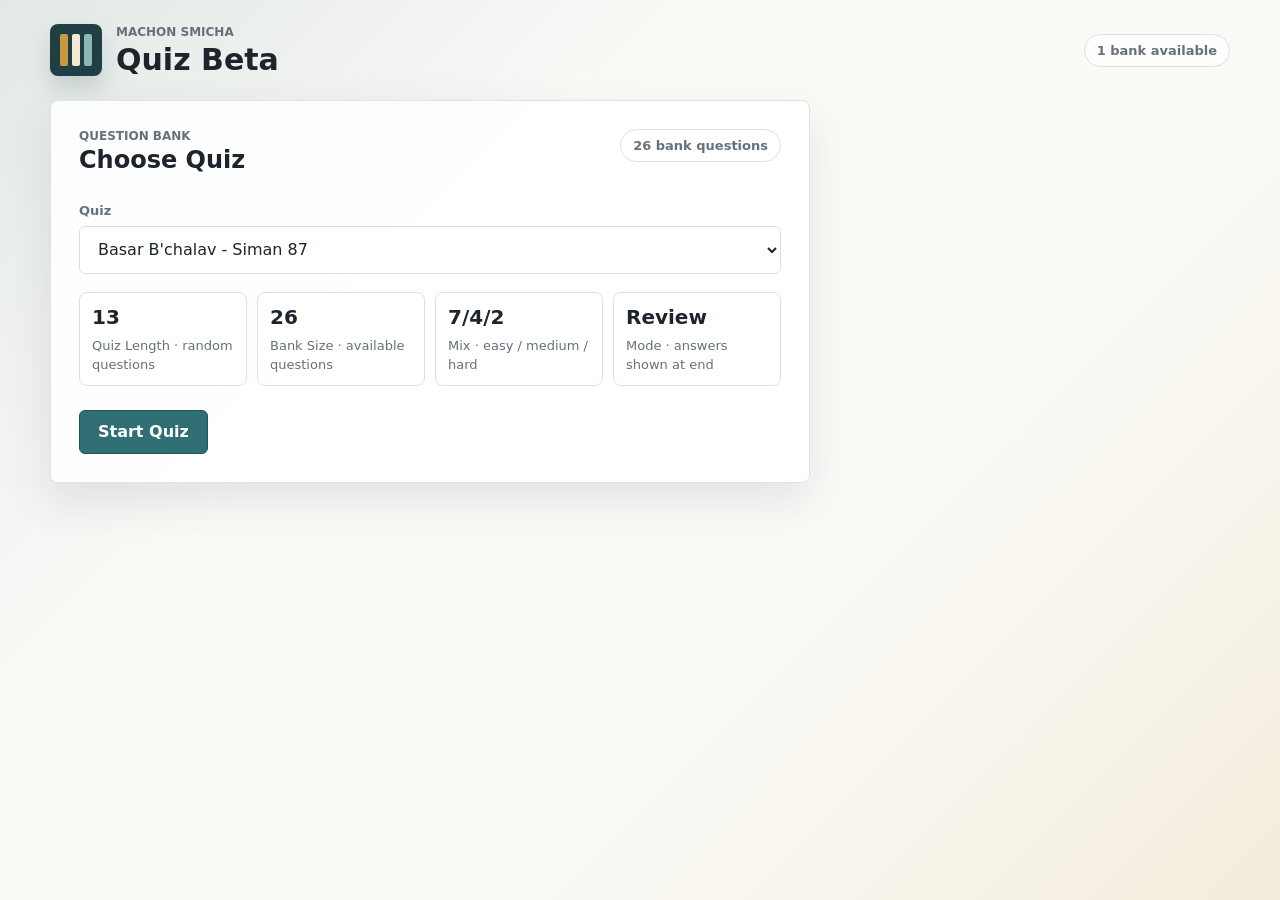
==== index.html @ 14ee3628 "Add files via upload" ====
<!doctype html>
<html lang="en">
  <head>
    <meta charset="utf-8" />
    <meta name="viewport" content="width=device-width, initial-scale=1" />
    <title>Machon Smicha Quiz Beta</title>
    <link rel="stylesheet" href="styles.css" />
  </head>
  <body>
    <div class="app-shell">
      <header class="topbar">
        <div class="brand">
          <div class="brand-mark" aria-hidden="true">
            <span></span>
            <span></span>
            <span></span>
          </div>
          <div>
            <p class="eyebrow">Machon Smicha</p>
            <h1>Quiz Beta</h1>
          </div>
        </div>
        <div class="status-pill" id="bankStatus">Loading banks</div>
      </header>

      <main>
        <section class="panel setup-panel" id="setupPanel">
          <div class="panel-heading">
            <div>
              <p class="eyebrow">Question Bank</p>
              <h2>Choose Quiz</h2>
            </div>
            <div class="metric" id="selectedMetric">0 questions</div>
          </div>

          <label class="field-label" for="quizSelect">Quiz</label>
          <select id="quizSelect"></select>

          <div class="quiz-summary" id="quizSummary"></div>

          <button class="primary-action" id="startButton" type="button">Start Quiz</button>
        </section>

        <section class="panel quiz-panel hidden" id="quizPanel">
          <div class="quiz-topline">
            <div>
              <p class="eyebrow" id="quizCourse">Course</p>
              <h2 id="quizTitle">Quiz</h2>
            </div>
            <div class="progress-box">
              <span id="progressText">1 / 1</span>
              <div class="progress-track"><div id="progressBar"></div></div>
            </div>
          </div>

          <div class="question-card">
            <div class="question-meta">
              <span id="difficultyBadge">Easy</span>
            </div>
            <h3 id="questionText"></h3>
            <div class="options-list" id="optionsList"></div>
          </div>

          <div class="quiz-actions">
            <button class="secondary-action" id="backButton" type="button">Back</button>
            <button class="primary-action" id="nextButton" type="button">Next</button>
          </div>
        </section>

        <section class="results-panel hidden" id="resultsPanel">
          <div class="results-hero">
            <div>
              <p class="eyebrow">Results</p>
              <h2 id="scoreTitle"></h2>
              <p id="scoreSubtext"></p>
            </div>
            <button class="secondary-action" id="newAttemptButton" type="button">New Random Quiz</button>
          </div>

          <div class="review-list" id="reviewList"></div>
        </section>
      </main>
    </div>

    <script src="app.js" type="module"></script>
  </body>
</html>
---- styles.css ----
:root {
  color-scheme: light;
  --ink: #1d242b;
  --muted: #66717c;
  --line: #d9e1e8;
  --paper: #fbfaf7;
  --surface: #ffffff;
  --accent: #2f6f73;
  --accent-dark: #1e5558;
  --gold: #c79a40;
  --green: #2f7d54;
  --red: #a64242;
  --blue-soft: #e8f2f3;
  --gold-soft: #fbf3df;
  --red-soft: #f9e9e6;
  --green-soft: #e7f4ec;
  font-family: Inter, ui-sans-serif, system-ui, -apple-system, BlinkMacSystemFont, "Segoe UI", sans-serif;
}

* {
  box-sizing: border-box;
}

body {
  margin: 0;
  min-height: 100vh;
  background:
    linear-gradient(135deg, rgba(47, 111, 115, 0.12), transparent 34%),
    linear-gradient(315deg, rgba(199, 154, 64, 0.14), transparent 38%),
    var(--paper);
  color: var(--ink);
}

button,
select {
  font: inherit;
}

button {
  cursor: pointer;
}

.app-shell {
  width: min(1180px, calc(100% - 32px));
  margin: 0 auto;
  padding: 24px 0 48px;
}

.topbar {
  display: flex;
  align-items: center;
  justify-content: space-between;
  gap: 20px;
  margin-bottom: 24px;
}

.brand {
  display: flex;
  align-items: center;
  gap: 14px;
}

.brand-mark {
  width: 52px;
  height: 52px;
  border-radius: 8px;
  background: #1f3f44;
  display: grid;
  grid-template-columns: repeat(3, 1fr);
  gap: 4px;
  padding: 10px;
  box-shadow: 0 12px 24px rgba(31, 63, 68, 0.18);
}

.brand-mark span {
  display: block;
  border-radius: 2px;
  background: var(--gold);
}

.brand-mark span:nth-child(2) {
  background: #f4ead1;
}

.brand-mark span:nth-child(3) {
  background: #89b9b1;
}

.eyebrow {
  margin: 0 0 4px;
  color: var(--muted);
  font-size: 12px;
  font-weight: 700;
  letter-spacing: 0;
  text-transform: uppercase;
}

h1,
h2,
h3,
p {
  margin-top: 0;
}

h1 {
  margin-bottom: 0;
  font-size: 30px;
  line-height: 1.1;
}

h2 {
  margin-bottom: 0;
  font-size: 24px;
  line-height: 1.15;
}

h3 {
  font-size: 24px;
  line-height: 1.3;
}

.status-pill,
.metric,
.question-meta span {
  border: 1px solid var(--line);
  background: rgba(255, 255, 255, 0.76);
  border-radius: 999px;
  padding: 8px 12px;
  color: var(--muted);
  font-size: 13px;
  font-weight: 700;
}

main {
  display: grid;
  gap: 18px;
}

.panel,
.results-panel {
  background: rgba(255, 255, 255, 0.88);
  border: 1px solid rgba(217, 225, 232, 0.9);
  border-radius: 8px;
  box-shadow: 0 18px 45px rgba(55, 69, 79, 0.12);
}

.setup-panel {
  padding: 28px;
  max-width: 760px;
}

.panel-heading,
.quiz-topline,
.results-hero {
  display: flex;
  justify-content: space-between;
  gap: 24px;
  align-items: flex-start;
}

.field-label {
  display: block;
  margin: 28px 0 8px;
  color: var(--muted);
  font-weight: 700;
  font-size: 13px;
}

select {
  width: 100%;
  min-height: 48px;
  border: 1px solid var(--line);
  border-radius: 6px;
  background: var(--surface);
  color: var(--ink);
  padding: 0 14px;
}

.quiz-summary {
  display: grid;
  grid-template-columns: repeat(4, minmax(0, 1fr));
  gap: 10px;
  margin: 18px 0 24px;
}

.summary-tile {
  min-height: 76px;
  border: 1px solid var(--line);
  border-radius: 8px;
  padding: 12px;
  background: #fff;
}

.summary-tile strong {
  display: block;
  margin-bottom: 6px;
  font-size: 20px;
}

.summary-tile span {
  color: var(--muted);
  font-size: 13px;
}

.primary-action,
.secondary-action {
  min-height: 44px;
  border-radius: 6px;
  padding: 0 18px;
  font-weight: 800;
}

.primary-action {
  border: 1px solid var(--accent-dark);
  background: var(--accent);
  color: white;
}

.primary-action:disabled {
  opacity: 0.48;
  cursor: not-allowed;
}

.secondary-action {
  border: 1px solid var(--line);
  background: white;
  color: var(--ink);
}

.quiz-panel {
  padding: 24px;
}

.progress-box {
  min-width: 220px;
  text-align: right;
  color: var(--muted);
  font-weight: 800;
}

.progress-track {
  height: 8px;
  width: 100%;
  background: #e8edf1;
  border-radius: 999px;
  margin-top: 10px;
  overflow: hidden;
}

#progressBar {
  height: 100%;
  width: 0%;
  background: var(--accent);
}

.question-card {
  margin-top: 22px;
  padding: 24px;
  background: #fff;
  border: 1px solid var(--line);
  border-radius: 8px;
}

.question-meta {
  display: flex;
  gap: 8px;
  flex-wrap: wrap;
  margin-bottom: 14px;
}

.options-list {
  display: grid;
  gap: 10px;
}

.option-card {
  display: grid;
  grid-template-columns: 38px 1fr;
  gap: 12px;
  align-items: start;
  min-height: 62px;
  border: 1px solid var(--line);
  border-radius: 8px;
  padding: 12px;
  background: #fff;
}

.option-card input {
  margin: 11px auto 0;
  width: 18px;
  height: 18px;
  accent-color: var(--accent);
}

.option-card:has(input:checked) {
  border-color: var(--accent);
  background: var(--blue-soft);
}

.option-letter {
  font-weight: 900;
  color: var(--accent-dark);
}

.quiz-actions {
  display: flex;
  justify-content: space-between;
  gap: 12px;
  margin-top: 18px;
}

.results-panel {
  padding: 24px;
}

.results-hero {
  margin-bottom: 18px;
}

#scoreTitle {
  font-size: 34px;
}

#scoreSubtext {
  margin-bottom: 0;
  color: var(--muted);
  font-weight: 700;
}

.review-list {
  display: grid;
  gap: 12px;
}

.review-card {
  border: 1px solid var(--line);
  border-radius: 8px;
  background: #fff;
  overflow: hidden;
}

.review-card.correct {
  border-color: rgba(47, 125, 84, 0.36);
}

.review-card.incorrect {
  border-color: rgba(166, 66, 66, 0.34);
}

.review-card.skipped {
  border-color: rgba(199, 154, 64, 0.4);
}

.review-header {
  display: grid;
  grid-template-columns: minmax(0, 1fr) auto;
  gap: 16px;
  padding: 16px;
  border-bottom: 1px solid var(--line);
}

.review-header h3 {
  margin-bottom: 8px;
  font-size: 18px;
}

.result-badge {
  align-self: start;
  border-radius: 999px;
  padding: 7px 10px;
  font-weight: 900;
  font-size: 13px;
}

.result-badge.correct {
  color: var(--green);
  background: var(--green-soft);
}

.result-badge.incorrect {
  color: var(--red);
  background: var(--red-soft);
}

.result-badge.skipped {
  color: #8a641f;
  background: var(--gold-soft);
}

.source-line {
  color: var(--muted);
  font-size: 13px;
  font-weight: 700;
}

.review-body {
  display: grid;
  gap: 12px;
  padding: 16px;
}

.answer-grid {
  display: grid;
  grid-template-columns: repeat(2, minmax(0, 1fr));
  gap: 10px;
}

.answer-pill {
  border-radius: 8px;
  border: 1px solid var(--line);
  padding: 12px;
  background: #fff;
  display: grid;
  gap: 10px;
}

.answer-pill.is-correct {
  background: var(--green-soft);
  border-color: rgba(47, 125, 84, 0.34);
}

.answer-pill.is-selected:not(.is-correct) {
  background: var(--red-soft);
  border-color: rgba(166, 66, 66, 0.32);
}

.answer-pill strong {
  display: block;
  margin-bottom: 0;
}

.answer-text {
  line-height: 1.45;
}

.answer-explanation {
  border-radius: 8px;
  padding: 12px;
  background: var(--gold-soft);
  border: 1px solid rgba(199, 154, 64, 0.28);
}

.answer-explanation h4 {
  margin: 0 0 8px;
  font-size: 15px;
}

.answer-explanation p {
  margin: 0;
  color: #34414a;
  line-height: 1.5;
}

.hidden {
  display: none;
}

@media (max-width: 760px) {
  .app-shell {
    width: min(100% - 20px, 1180px);
    padding-top: 14px;
  }

  .topbar,
  .panel-heading,
  .quiz-topline,
  .results-hero,
  .review-header {
    display: grid;
  }

  .quiz-summary,
  .answer-grid {
    grid-template-columns: 1fr;
  }

  .progress-box {
    text-align: left;
    min-width: 0;
  }

  .setup-panel,
  .quiz-panel,
  .results-panel,
  .question-card {
    padding: 16px;
  }
}
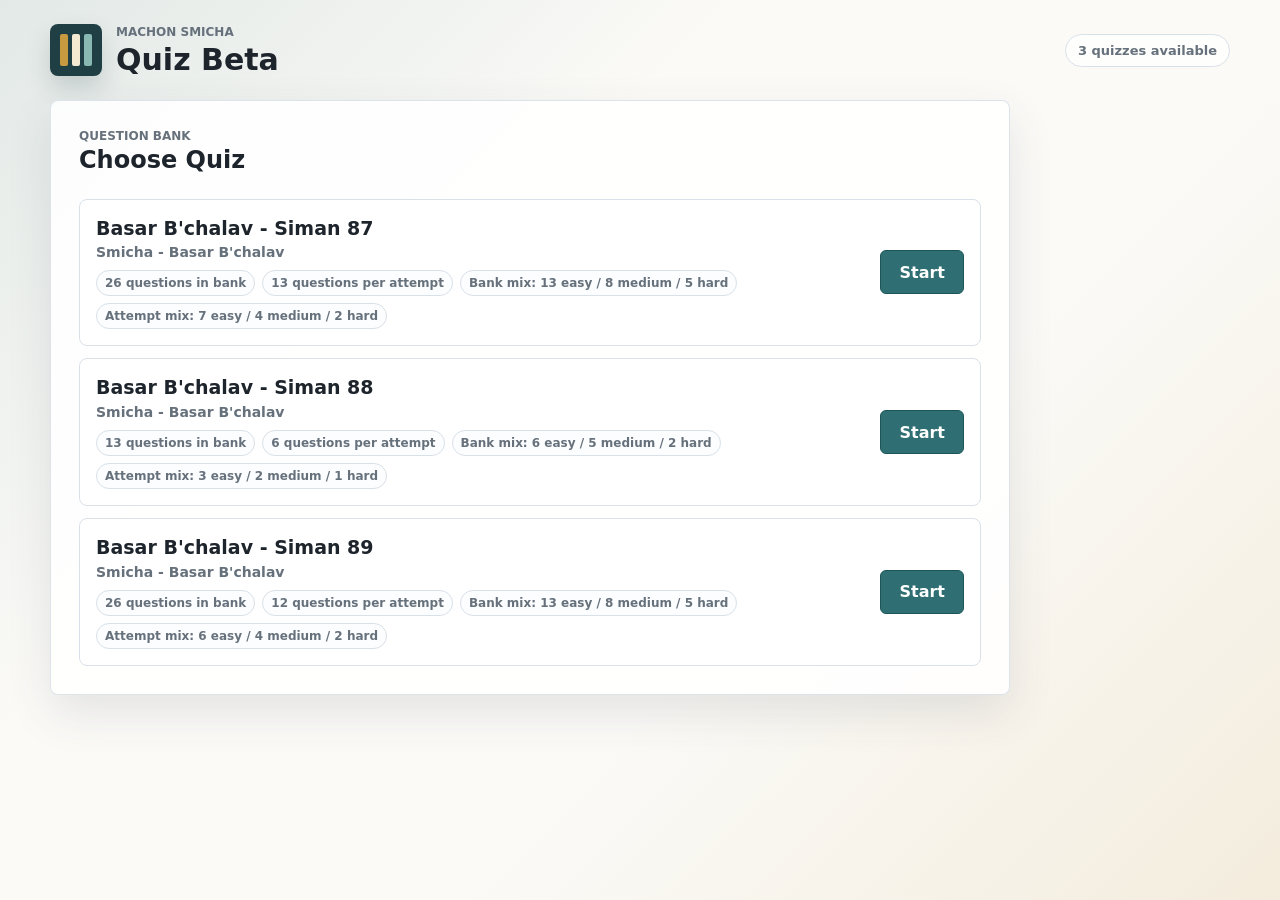
==== commit 9ececdd6: "Add files via upload" ====
--- a/index.html
+++ b/index.html
@@ -30,15 +30,9 @@
               <p class="eyebrow">Question Bank</p>
               <h2>Choose Quiz</h2>
             </div>
-            <div class="metric" id="selectedMetric">0 questions</div>
           </div>
 
-          <label class="field-label" for="quizSelect">Quiz</label>
-          <select id="quizSelect"></select>
-
-          <div class="quiz-summary" id="quizSummary"></div>
-
-          <button class="primary-action" id="startButton" type="button">Start Quiz</button>
+          <div class="quiz-list" id="quizList"></div>
         </section>
 
         <section class="panel quiz-panel hidden" id="quizPanel">
--- a/styles.css
+++ b/styles.css
@@ -146,7 +146,7 @@
 
 .setup-panel {
   padding: 28px;
-  max-width: 760px;
+  max-width: 960px;
 }
 
 .panel-heading,
@@ -166,16 +166,6 @@
   font-size: 13px;
 }
 
-select {
-  width: 100%;
-  min-height: 48px;
-  border: 1px solid var(--line);
-  border-radius: 6px;
-  background: var(--surface);
-  color: var(--ink);
-  padding: 0 14px;
-}
-
 .quiz-summary {
   display: grid;
   grid-template-columns: repeat(4, minmax(0, 1fr));
@@ -200,6 +190,51 @@
 .summary-tile span {
   color: var(--muted);
   font-size: 13px;
+}
+
+.quiz-list {
+  display: grid;
+  gap: 12px;
+  margin-top: 24px;
+}
+
+.quiz-choice {
+  display: grid;
+  grid-template-columns: minmax(0, 1fr) auto;
+  gap: 18px;
+  align-items: center;
+  border: 1px solid var(--line);
+  border-radius: 8px;
+  padding: 16px;
+  background: #fff;
+}
+
+.quiz-choice h3 {
+  margin-bottom: 4px;
+  font-size: 19px;
+}
+
+.quiz-choice p {
+  margin-bottom: 10px;
+  color: var(--muted);
+  font-size: 14px;
+  font-weight: 700;
+}
+
+.quiz-details {
+  display: flex;
+  flex-wrap: wrap;
+  gap: 7px;
+  color: var(--muted);
+  font-size: 12px;
+  font-weight: 700;
+}
+
+.quiz-details span {
+  border: 1px solid var(--line);
+  border-radius: 999px;
+  padding: 5px 8px;
+  background: #fbfdfe;
 }
 
 .primary-action,
@@ -297,9 +332,96 @@
   background: var(--blue-soft);
 }
 
+.option-card.is-revealed {
+  grid-template-columns: 38px 1fr;
+}
+
+.option-card.is-correct {
+  border-color: rgba(47, 125, 84, 0.42);
+  background: var(--green-soft);
+}
+
+.option-card.is-incorrect {
+  border-color: rgba(166, 66, 66, 0.42);
+  background: var(--red-soft);
+}
+
 .option-letter {
   font-weight: 900;
   color: var(--accent-dark);
+}
+
+.option-heading {
+  display: flex;
+  align-items: center;
+  gap: 8px;
+  margin-bottom: 4px;
+}
+
+.answer-tag {
+  display: inline-flex;
+  align-items: center;
+  min-height: 22px;
+  border-radius: 999px;
+  padding: 0 8px;
+  font-size: 12px;
+  font-weight: 900;
+}
+
+.correct-tag {
+  color: var(--green);
+  background: rgba(255, 255, 255, 0.74);
+}
+
+.selected-tag {
+  color: var(--red);
+  background: rgba(255, 255, 255, 0.74);
+}
+
+.inline-explanation {
+  display: block;
+  margin-top: 10px;
+  border: 1px solid rgba(199, 154, 64, 0.28);
+  border-radius: 8px;
+  padding: 10px;
+  background: rgba(251, 243, 223, 0.82);
+  color: #34414a;
+  line-height: 1.5;
+}
+
+.inline-explanation strong {
+  display: block;
+  margin-bottom: 4px;
+  color: var(--ink);
+}
+
+.question-feedback {
+  border-radius: 8px;
+  padding: 13px 14px;
+  border: 1px solid var(--line);
+  display: grid;
+  gap: 4px;
+  font-weight: 800;
+}
+
+.question-feedback span {
+  color: var(--muted);
+  font-size: 13px;
+}
+
+.question-feedback.correct {
+  border-color: rgba(47, 125, 84, 0.36);
+  background: var(--green-soft);
+}
+
+.question-feedback.incorrect {
+  border-color: rgba(166, 66, 66, 0.34);
+  background: var(--red-soft);
+}
+
+.question-feedback.skipped {
+  border-color: rgba(199, 154, 64, 0.4);
+  background: var(--gold-soft);
 }
 
 .quiz-actions {
@@ -430,6 +552,7 @@
 }
 
 .answer-text {
+  display: block;
   line-height: 1.45;
 }
 
@@ -470,7 +593,8 @@
   }
 
   .quiz-summary,
-  .answer-grid {
+  .answer-grid,
+  .quiz-choice {
     grid-template-columns: 1fr;
   }
 
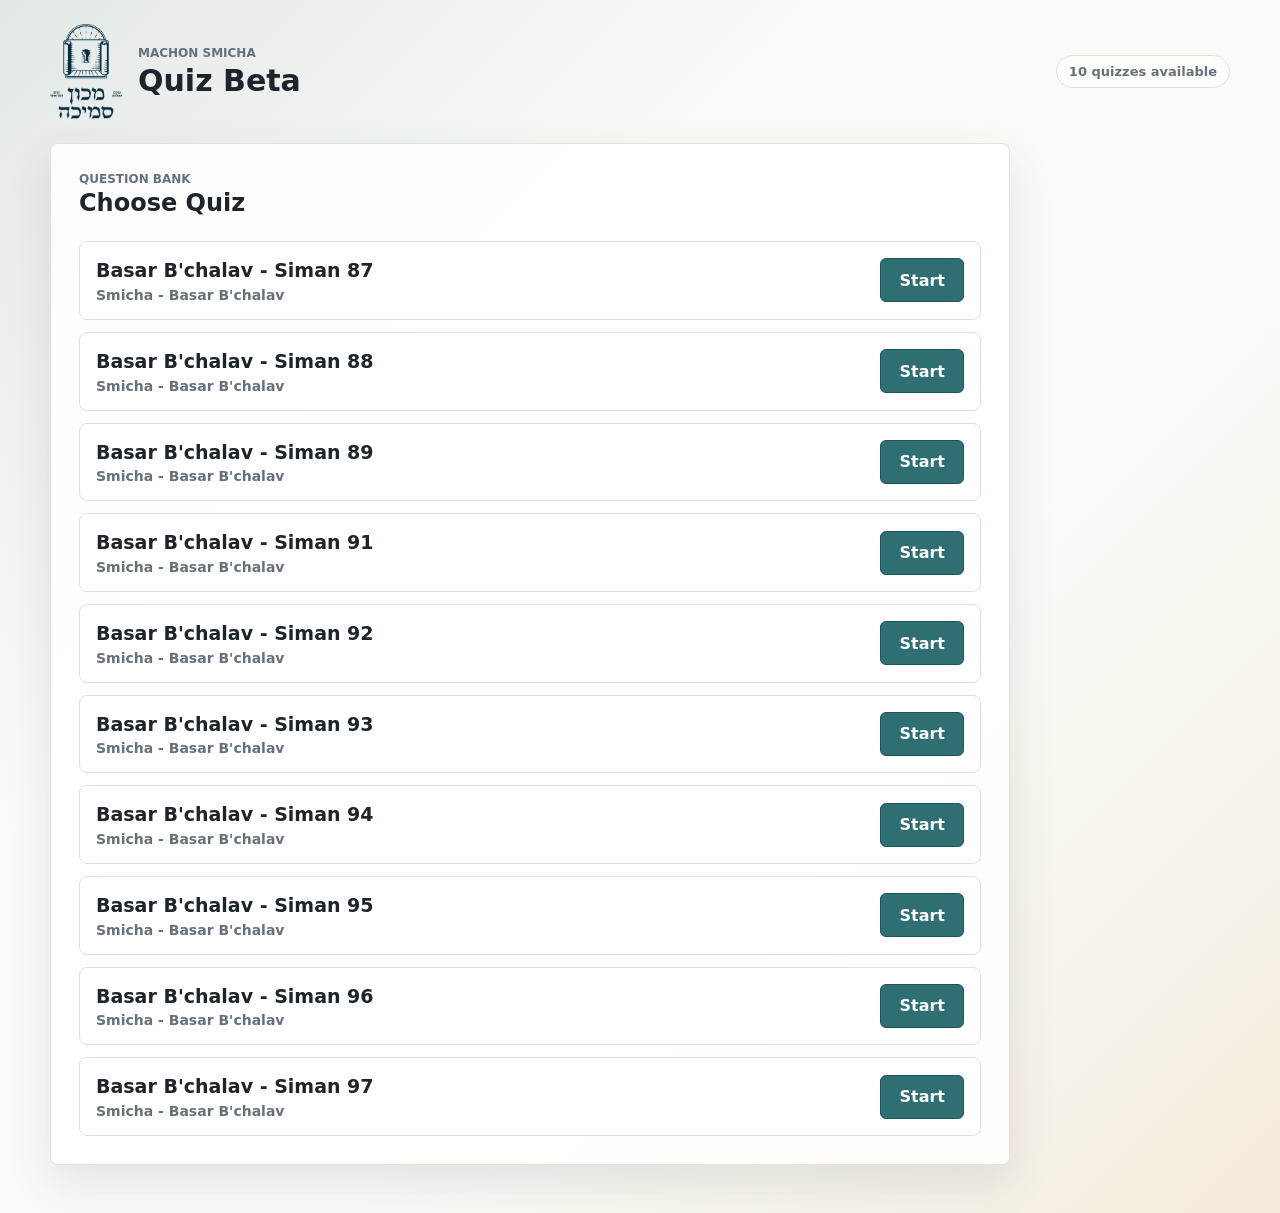
==== commit 53fc398b: "Add files via upload" ====
--- a/index.html
+++ b/index.html
@@ -10,17 +10,18 @@
     <div class="app-shell">
       <header class="topbar">
         <div class="brand">
-          <div class="brand-mark" aria-hidden="true">
-            <span></span>
-            <span></span>
-            <span></span>
+          <div class="brand-mark">
+            <img src="assets/machon-smicha-logo.png" alt="Machon Smicha" />
           </div>
           <div>
             <p class="eyebrow">Machon Smicha</p>
             <h1>Quiz Beta</h1>
           </div>
         </div>
-        <div class="status-pill" id="bankStatus">Loading banks</div>
+        <div class="topbar-actions">
+          <button class="secondary-action home-action hidden" id="homeButton" type="button">Home</button>
+          <div class="status-pill" id="bankStatus">Loading quizzes</div>
+        </div>
       </header>
 
       <main>
@@ -68,7 +69,7 @@
               <h2 id="scoreTitle"></h2>
               <p id="scoreSubtext"></p>
             </div>
-            <button class="secondary-action" id="newAttemptButton" type="button">New Random Quiz</button>
+            <button class="secondary-action" id="newAttemptButton" type="button">Retake Quiz</button>
           </div>
 
           <div class="review-list" id="reviewList"></div>
--- a/styles.css
+++ b/styles.css
@@ -57,33 +57,21 @@
 .brand {
   display: flex;
   align-items: center;
-  gap: 14px;
+  gap: 16px;
 }
 
 .brand-mark {
-  width: 52px;
-  height: 52px;
-  border-radius: 8px;
-  background: #1f3f44;
-  display: grid;
-  grid-template-columns: repeat(3, 1fr);
-  gap: 4px;
-  padding: 10px;
-  box-shadow: 0 12px 24px rgba(31, 63, 68, 0.18);
-}
-
-.brand-mark span {
+  width: 72px;
+  min-width: 72px;
+  display: flex;
+  align-items: center;
+  justify-content: center;
+}
+
+.brand-mark img {
   display: block;
-  border-radius: 2px;
-  background: var(--gold);
-}
-
-.brand-mark span:nth-child(2) {
-  background: #f4ead1;
-}
-
-.brand-mark span:nth-child(3) {
-  background: #89b9b1;
+  width: 72px;
+  height: auto;
 }
 
 .eyebrow {
@@ -131,6 +119,17 @@
   font-weight: 700;
 }
 
+.topbar-actions {
+  display: flex;
+  align-items: center;
+  gap: 10px;
+}
+
+.home-action {
+  min-height: 38px;
+  padding: 0 14px;
+}
+
 main {
   display: grid;
   gap: 18px;
@@ -215,7 +214,7 @@
 }
 
 .quiz-choice p {
-  margin-bottom: 10px;
+  margin-bottom: 0;
   color: var(--muted);
   font-size: 14px;
   font-weight: 700;
@@ -592,6 +591,10 @@
     display: grid;
   }
 
+  .topbar-actions {
+    justify-content: start;
+  }
+
   .quiz-summary,
   .answer-grid,
   .quiz-choice {
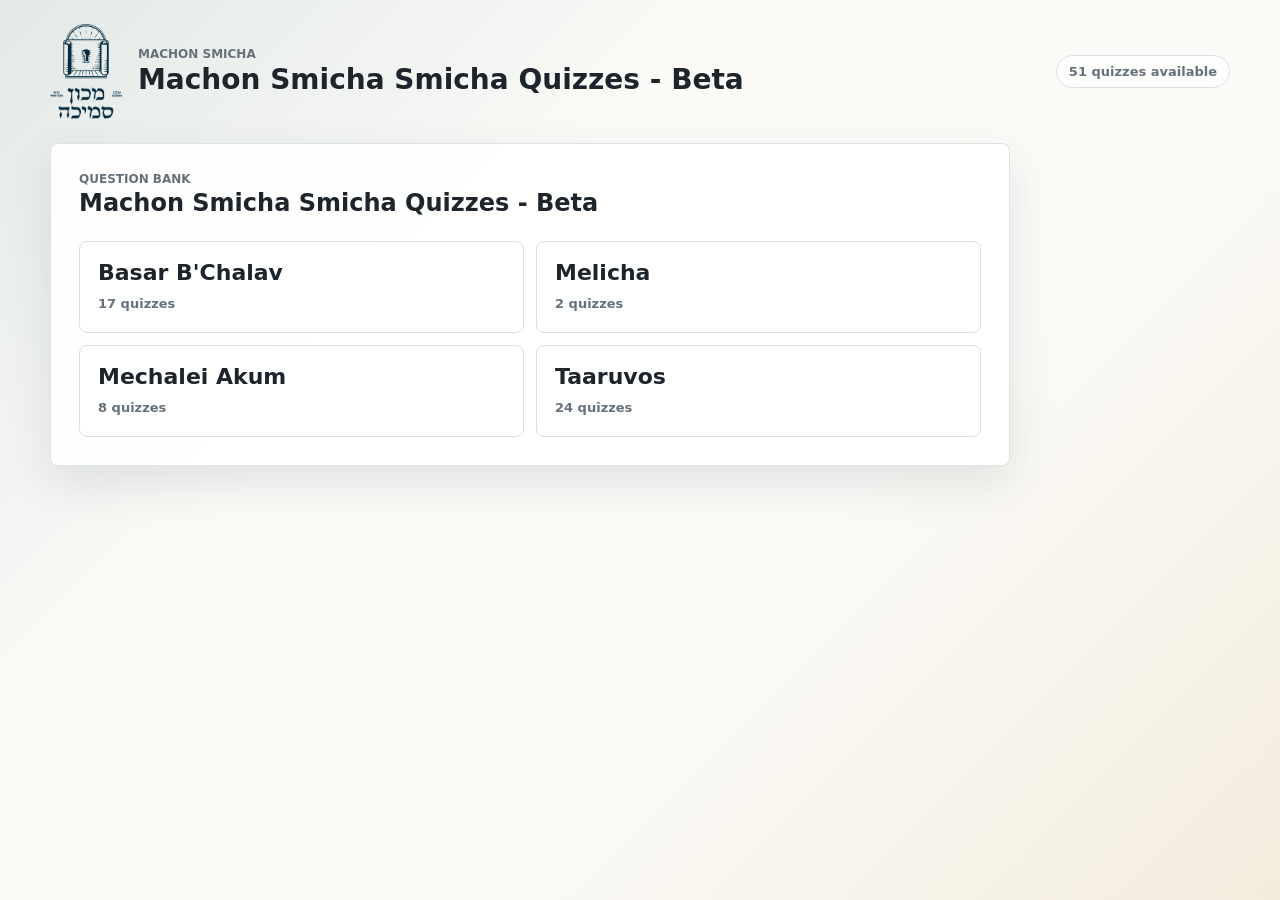
==== commit f3e70dbd: "Update quiz beta app catalog and flow" ====
--- a/index.html
+++ b/index.html
@@ -15,7 +15,7 @@
           </div>
           <div>
             <p class="eyebrow">Machon Smicha</p>
-            <h1>Quiz Beta</h1>
+            <h1>Machon Smicha Smicha Quizzes - Beta</h1>
           </div>
         </div>
         <div class="topbar-actions">
@@ -29,11 +29,42 @@
           <div class="panel-heading">
             <div>
               <p class="eyebrow">Question Bank</p>
-              <h2>Choose Quiz</h2>
+              <h2>Machon Smicha Smicha Quizzes - Beta</h2>
             </div>
           </div>
 
-          <div class="quiz-list" id="quizList"></div>
+          <div class="course-list" id="courseList"></div>
+
+          <section class="course-quiz-panel hidden" id="courseQuizPanel">
+            <div class="course-panel-top">
+              <div>
+                <p class="eyebrow">Choose Quiz</p>
+                <h3 id="selectedCourseTitle">Course</h3>
+                <p id="selectedCourseMeta"></p>
+              </div>
+              <button class="secondary-action" id="backToCoursesButton" type="button">Back to Courses</button>
+            </div>
+
+            <fieldset class="review-mode">
+              <legend>Answer Review</legend>
+              <label class="mode-choice">
+                <input type="radio" name="reviewMode" value="immediate" checked />
+                <span>
+                  <strong>After each question</strong>
+                  <small>Check each answer before moving on.</small>
+                </span>
+              </label>
+              <label class="mode-choice">
+                <input type="radio" name="reviewMode" value="end" />
+                <span>
+                  <strong>At the end</strong>
+                  <small>Finish the quiz first, then review everything.</small>
+                </span>
+              </label>
+            </fieldset>
+
+            <div class="quiz-list" id="quizList"></div>
+          </section>
         </section>
 
         <section class="panel quiz-panel hidden" id="quizPanel">
@@ -57,7 +88,7 @@
           </div>
 
           <div class="quiz-actions">
-            <button class="secondary-action" id="backButton" type="button">Back</button>
+            <button class="secondary-action" id="backButton" type="button">Previous Question</button>
             <button class="primary-action" id="nextButton" type="button">Next</button>
           </div>
         </section>
--- a/styles.css
+++ b/styles.css
@@ -92,7 +92,7 @@
 
 h1 {
   margin-bottom: 0;
-  font-size: 30px;
+  font-size: 28px;
   line-height: 1.1;
 }
 
@@ -195,6 +195,122 @@
   display: grid;
   gap: 12px;
   margin-top: 24px;
+}
+
+.course-list {
+  display: grid;
+  grid-template-columns: repeat(2, minmax(0, 1fr));
+  gap: 12px;
+  margin-top: 24px;
+}
+
+.course-card {
+  display: grid;
+  gap: 6px;
+  min-height: 92px;
+  border: 1px solid var(--line);
+  border-radius: 8px;
+  padding: 18px;
+  background: #fff;
+  color: var(--ink);
+  text-align: left;
+}
+
+.course-card span {
+  font-size: 22px;
+  font-weight: 900;
+  line-height: 1.2;
+}
+
+.course-card small {
+  color: var(--muted);
+  font-size: 13px;
+  font-weight: 800;
+}
+
+.course-card:hover,
+.course-card.is-active {
+  border-color: var(--accent);
+  background: var(--blue-soft);
+}
+
+.course-quiz-panel {
+  margin-top: 18px;
+  border-top: 1px solid var(--line);
+  padding-top: 22px;
+}
+
+.course-panel-top {
+  display: flex;
+  justify-content: space-between;
+  gap: 18px;
+  align-items: flex-start;
+}
+
+#selectedCourseTitle {
+  margin-bottom: 4px;
+}
+
+#selectedCourseMeta {
+  margin-bottom: 0;
+  color: var(--muted);
+  font-size: 14px;
+  font-weight: 800;
+}
+
+.review-mode {
+  display: grid;
+  grid-template-columns: repeat(2, minmax(0, 1fr));
+  gap: 10px;
+  border: 0;
+  margin: 20px 0 0;
+  padding: 0;
+}
+
+.review-mode legend {
+  grid-column: 1 / -1;
+  margin-bottom: 8px;
+  color: var(--muted);
+  font-size: 13px;
+  font-weight: 900;
+}
+
+.mode-choice {
+  display: grid;
+  grid-template-columns: 28px 1fr;
+  gap: 10px;
+  align-items: start;
+  min-height: 72px;
+  border: 1px solid var(--line);
+  border-radius: 8px;
+  padding: 13px;
+  background: #fff;
+}
+
+.mode-choice:has(input:checked) {
+  border-color: var(--accent);
+  background: var(--blue-soft);
+}
+
+.mode-choice input {
+  width: 18px;
+  height: 18px;
+  margin: 3px 0 0;
+  accent-color: var(--accent);
+}
+
+.mode-choice strong,
+.mode-choice small {
+  display: block;
+}
+
+.mode-choice strong {
+  margin-bottom: 3px;
+}
+
+.mode-choice small {
+  color: var(--muted);
+  line-height: 1.35;
 }
 
 .quiz-choice {
@@ -251,6 +367,11 @@
 }
 
 .primary-action:disabled {
+  opacity: 0.48;
+  cursor: not-allowed;
+}
+
+.secondary-action:disabled {
   opacity: 0.48;
   cursor: not-allowed;
 }
@@ -597,8 +718,14 @@
 
   .quiz-summary,
   .answer-grid,
-  .quiz-choice {
+  .quiz-choice,
+  .course-list,
+  .review-mode {
     grid-template-columns: 1fr;
+  }
+
+  .course-panel-top {
+    display: grid;
   }
 
   .progress-box {
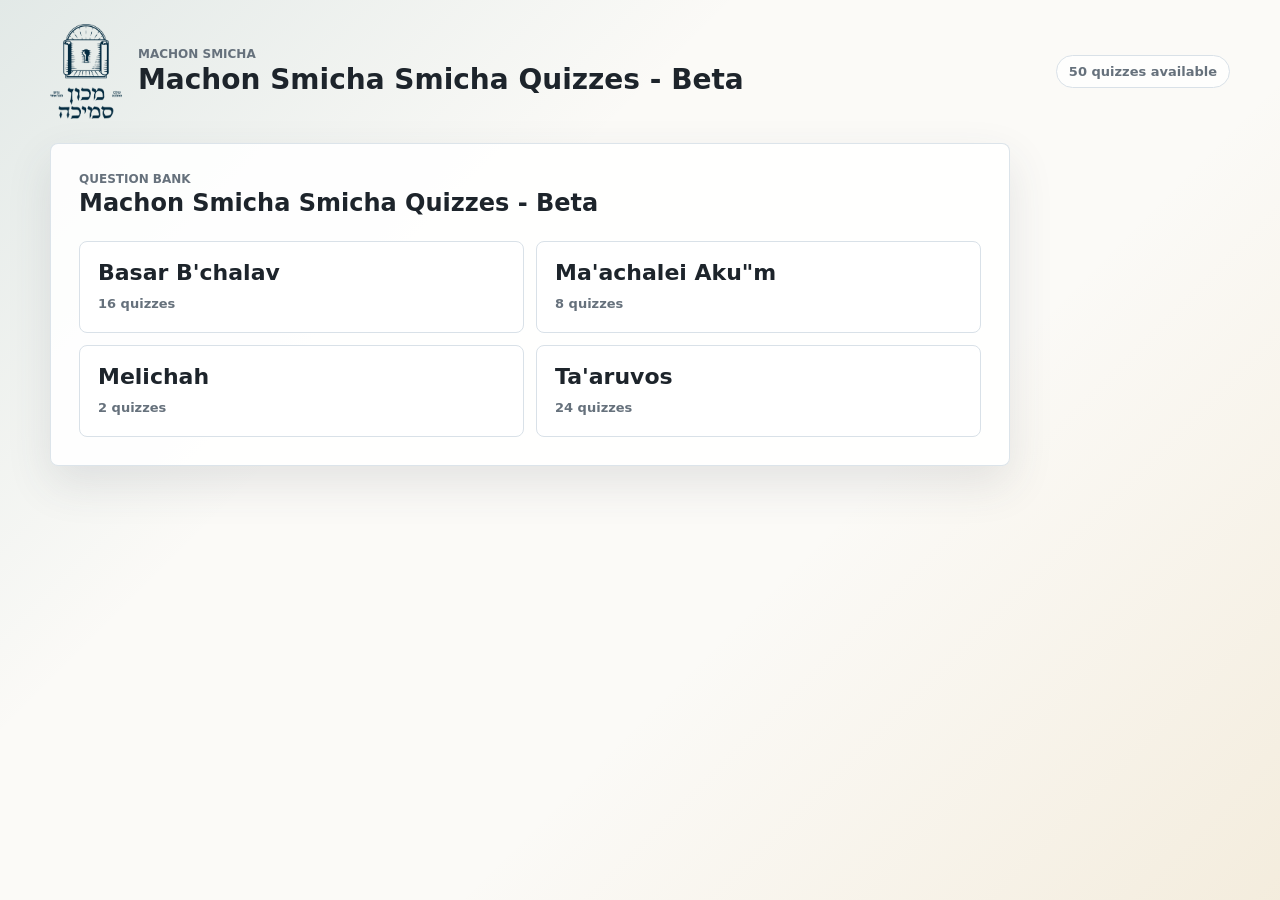
==== commit 21e91c1c: "Fix quiz selection flow and course names" ====
--- a/index.html
+++ b/index.html
@@ -45,25 +45,34 @@
               <button class="secondary-action" id="backToCoursesButton" type="button">Back to Courses</button>
             </div>
 
-            <fieldset class="review-mode">
-              <legend>Answer Review</legend>
-              <label class="mode-choice">
-                <input type="radio" name="reviewMode" value="immediate" checked />
-                <span>
-                  <strong>After each question</strong>
-                  <small>Check each answer before moving on.</small>
-                </span>
-              </label>
-              <label class="mode-choice">
-                <input type="radio" name="reviewMode" value="end" />
-                <span>
-                  <strong>At the end</strong>
-                  <small>Finish the quiz first, then review everything.</small>
-                </span>
-              </label>
-            </fieldset>
+            <div class="quiz-list" id="quizList"></div>
 
-            <div class="quiz-list" id="quizList"></div>
+            <section class="start-panel hidden" id="startPanel">
+              <div>
+                <p class="eyebrow">Ready to Start</p>
+                <h3 id="chosenQuizTitle">Quiz</h3>
+              </div>
+
+              <fieldset class="review-mode">
+                <legend>Answer Review</legend>
+                <label class="mode-choice">
+                  <input type="radio" name="reviewMode" value="immediate" checked />
+                  <span>
+                    <strong>After each question</strong>
+                    <small>Check each answer before moving on.</small>
+                  </span>
+                </label>
+                <label class="mode-choice">
+                  <input type="radio" name="reviewMode" value="end" />
+                  <span>
+                    <strong>At the end</strong>
+                    <small>Finish the quiz first, then review everything.</small>
+                  </span>
+                </label>
+              </fieldset>
+
+              <button class="primary-action" id="startSelectedQuizButton" type="button">Start Quiz</button>
+            </section>
           </section>
         </section>
 
--- a/styles.css
+++ b/styles.css
@@ -313,6 +313,29 @@
   line-height: 1.35;
 }
 
+.start-panel {
+  display: grid;
+  gap: 16px;
+  margin-top: 18px;
+  border: 1px solid var(--line);
+  border-radius: 8px;
+  padding: 16px;
+  background: #fff;
+}
+
+.start-panel h3 {
+  margin-bottom: 0;
+  font-size: 20px;
+}
+
+.start-panel .review-mode {
+  margin-top: 0;
+}
+
+.start-panel .primary-action {
+  justify-self: start;
+}
+
 .quiz-choice {
   display: grid;
   grid-template-columns: minmax(0, 1fr) auto;
@@ -322,6 +345,11 @@
   border-radius: 8px;
   padding: 16px;
   background: #fff;
+}
+
+.quiz-choice.is-selected {
+  border-color: var(--accent);
+  background: var(--blue-soft);
 }
 
 .quiz-choice h3 {
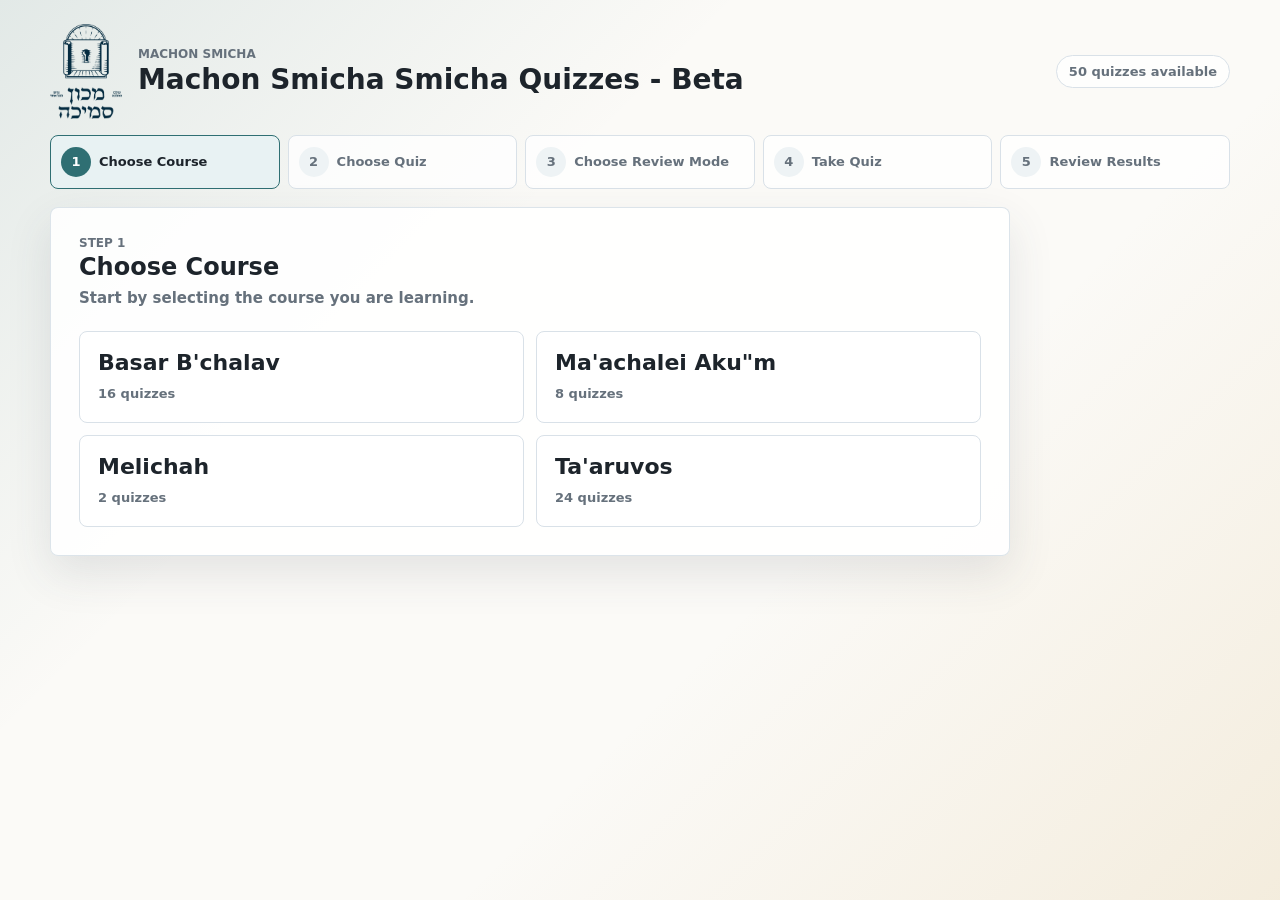
==== commit 0f572465: "Clarify student quiz path" ====
--- a/index.html
+++ b/index.html
@@ -24,12 +24,38 @@
         </div>
       </header>
 
+      <nav class="student-path" aria-label="Quiz steps">
+        <ol>
+          <li class="is-active" data-path-step="course">
+            <span>1</span>
+            <strong>Choose Course</strong>
+          </li>
+          <li data-path-step="quiz">
+            <span>2</span>
+            <strong>Choose Quiz</strong>
+          </li>
+          <li data-path-step="review">
+            <span>3</span>
+            <strong>Choose Review Mode</strong>
+          </li>
+          <li data-path-step="take">
+            <span>4</span>
+            <strong>Take Quiz</strong>
+          </li>
+          <li data-path-step="results">
+            <span>5</span>
+            <strong>Review Results</strong>
+          </li>
+        </ol>
+      </nav>
+
       <main>
         <section class="panel setup-panel" id="setupPanel">
           <div class="panel-heading">
             <div>
-              <p class="eyebrow">Question Bank</p>
-              <h2>Machon Smicha Smicha Quizzes - Beta</h2>
+              <p class="eyebrow">Step 1</p>
+              <h2>Choose Course</h2>
+              <p class="panel-subtext">Start by selecting the course you are learning.</p>
             </div>
           </div>
 
@@ -38,7 +64,7 @@
           <section class="course-quiz-panel hidden" id="courseQuizPanel">
             <div class="course-panel-top">
               <div>
-                <p class="eyebrow">Choose Quiz</p>
+                <p class="eyebrow">Step 2</p>
                 <h3 id="selectedCourseTitle">Course</h3>
                 <p id="selectedCourseMeta"></p>
               </div>
@@ -49,8 +75,9 @@
 
             <section class="start-panel hidden" id="startPanel">
               <div>
-                <p class="eyebrow">Ready to Start</p>
+                <p class="eyebrow">Step 3</p>
                 <h3 id="chosenQuizTitle">Quiz</h3>
+                <p>Choose how you want to review answers, then start the quiz.</p>
               </div>
 
               <fieldset class="review-mode">
@@ -79,7 +106,7 @@
         <section class="panel quiz-panel hidden" id="quizPanel">
           <div class="quiz-topline">
             <div>
-              <p class="eyebrow" id="quizCourse">Course</p>
+              <p class="eyebrow">Step 4 · <span id="quizCourse">Course</span></p>
               <h2 id="quizTitle">Quiz</h2>
             </div>
             <div class="progress-box">
@@ -105,7 +132,7 @@
         <section class="results-panel hidden" id="resultsPanel">
           <div class="results-hero">
             <div>
-              <p class="eyebrow">Results</p>
+              <p class="eyebrow">Step 5</p>
               <h2 id="scoreTitle"></h2>
               <p id="scoreSubtext"></p>
             </div>
--- a/styles.css
+++ b/styles.css
@@ -51,7 +51,7 @@
   align-items: center;
   justify-content: space-between;
   gap: 20px;
-  margin-bottom: 24px;
+  margin-bottom: 16px;
 }
 
 .brand {
@@ -135,6 +135,71 @@
   gap: 18px;
 }
 
+.student-path {
+  margin-bottom: 18px;
+}
+
+.student-path ol {
+  display: grid;
+  grid-template-columns: repeat(5, minmax(0, 1fr));
+  gap: 8px;
+  margin: 0;
+  padding: 0;
+  list-style: none;
+}
+
+.student-path li {
+  display: grid;
+  grid-template-columns: 30px 1fr;
+  gap: 8px;
+  align-items: center;
+  min-height: 54px;
+  border: 1px solid var(--line);
+  border-radius: 8px;
+  padding: 10px;
+  background: rgba(255, 255, 255, 0.78);
+  color: var(--muted);
+}
+
+.student-path span {
+  display: inline-grid;
+  place-items: center;
+  width: 30px;
+  height: 30px;
+  border-radius: 999px;
+  background: #eef3f5;
+  color: var(--muted);
+  font-size: 13px;
+  font-weight: 900;
+}
+
+.student-path strong {
+  font-size: 13px;
+  line-height: 1.2;
+}
+
+.student-path li.is-active {
+  border-color: var(--accent);
+  background: var(--blue-soft);
+  color: var(--ink);
+}
+
+.student-path li.is-active span {
+  background: var(--accent);
+  color: #fff;
+}
+
+.student-path li.is-complete {
+  border-color: rgba(47, 125, 84, 0.32);
+  background: var(--green-soft);
+  color: var(--green);
+}
+
+.student-path li.is-complete span {
+  background: var(--green);
+  color: #fff;
+}
+
 .panel,
 .results-panel {
   background: rgba(255, 255, 255, 0.88);
@@ -157,6 +222,13 @@
   align-items: flex-start;
 }
 
+.panel-subtext {
+  margin: 8px 0 0;
+  color: var(--muted);
+  font-size: 15px;
+  font-weight: 700;
+}
+
 .field-label {
   display: block;
   margin: 28px 0 8px;
@@ -214,6 +286,10 @@
   background: #fff;
   color: var(--ink);
   text-align: left;
+  transition:
+    border-color 0.15s ease,
+    background 0.15s ease,
+    transform 0.15s ease;
 }
 
 .course-card span {
@@ -232,6 +308,10 @@
 .course-card.is-active {
   border-color: var(--accent);
   background: var(--blue-soft);
+}
+
+.course-card:hover {
+  transform: translateY(-1px);
 }
 
 .course-quiz-panel {
@@ -328,6 +408,13 @@
   font-size: 20px;
 }
 
+.start-panel p {
+  margin: 6px 0 0;
+  color: var(--muted);
+  font-size: 14px;
+  font-weight: 700;
+}
+
 .start-panel .review-mode {
   margin-top: 0;
 }
@@ -345,6 +432,9 @@
   border-radius: 8px;
   padding: 16px;
   background: #fff;
+  transition:
+    border-color 0.15s ease,
+    background 0.15s ease;
 }
 
 .quiz-choice.is-selected {
@@ -386,6 +476,15 @@
   border-radius: 6px;
   padding: 0 18px;
   font-weight: 800;
+}
+
+.primary-action:focus-visible,
+.secondary-action:focus-visible,
+.course-card:focus-visible,
+.mode-choice:focus-within,
+.option-card:focus-within {
+  outline: 3px solid rgba(47, 111, 115, 0.24);
+  outline-offset: 2px;
 }
 
 .primary-action {
@@ -744,6 +843,14 @@
     justify-content: start;
   }
 
+  .student-path ol {
+    grid-template-columns: 1fr;
+  }
+
+  .student-path li {
+    min-height: 48px;
+  }
+
   .quiz-summary,
   .answer-grid,
   .quiz-choice,
